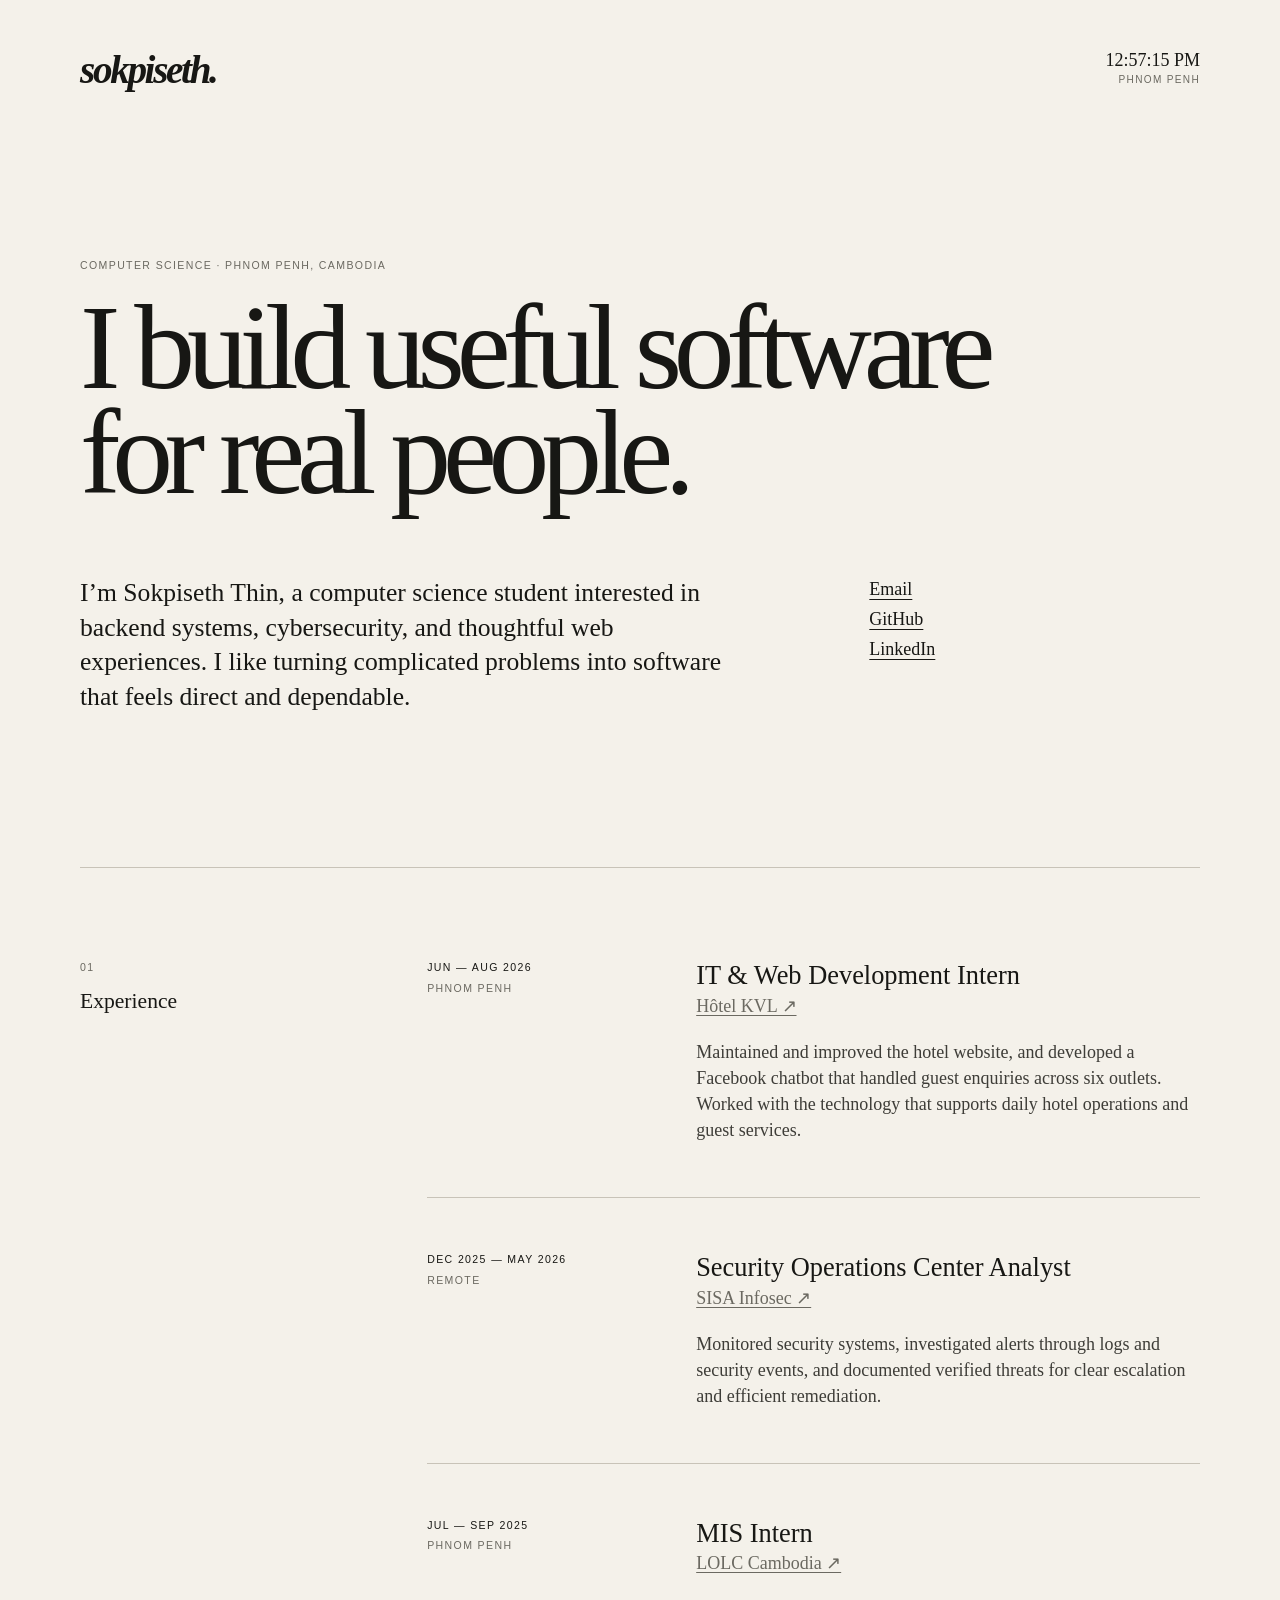
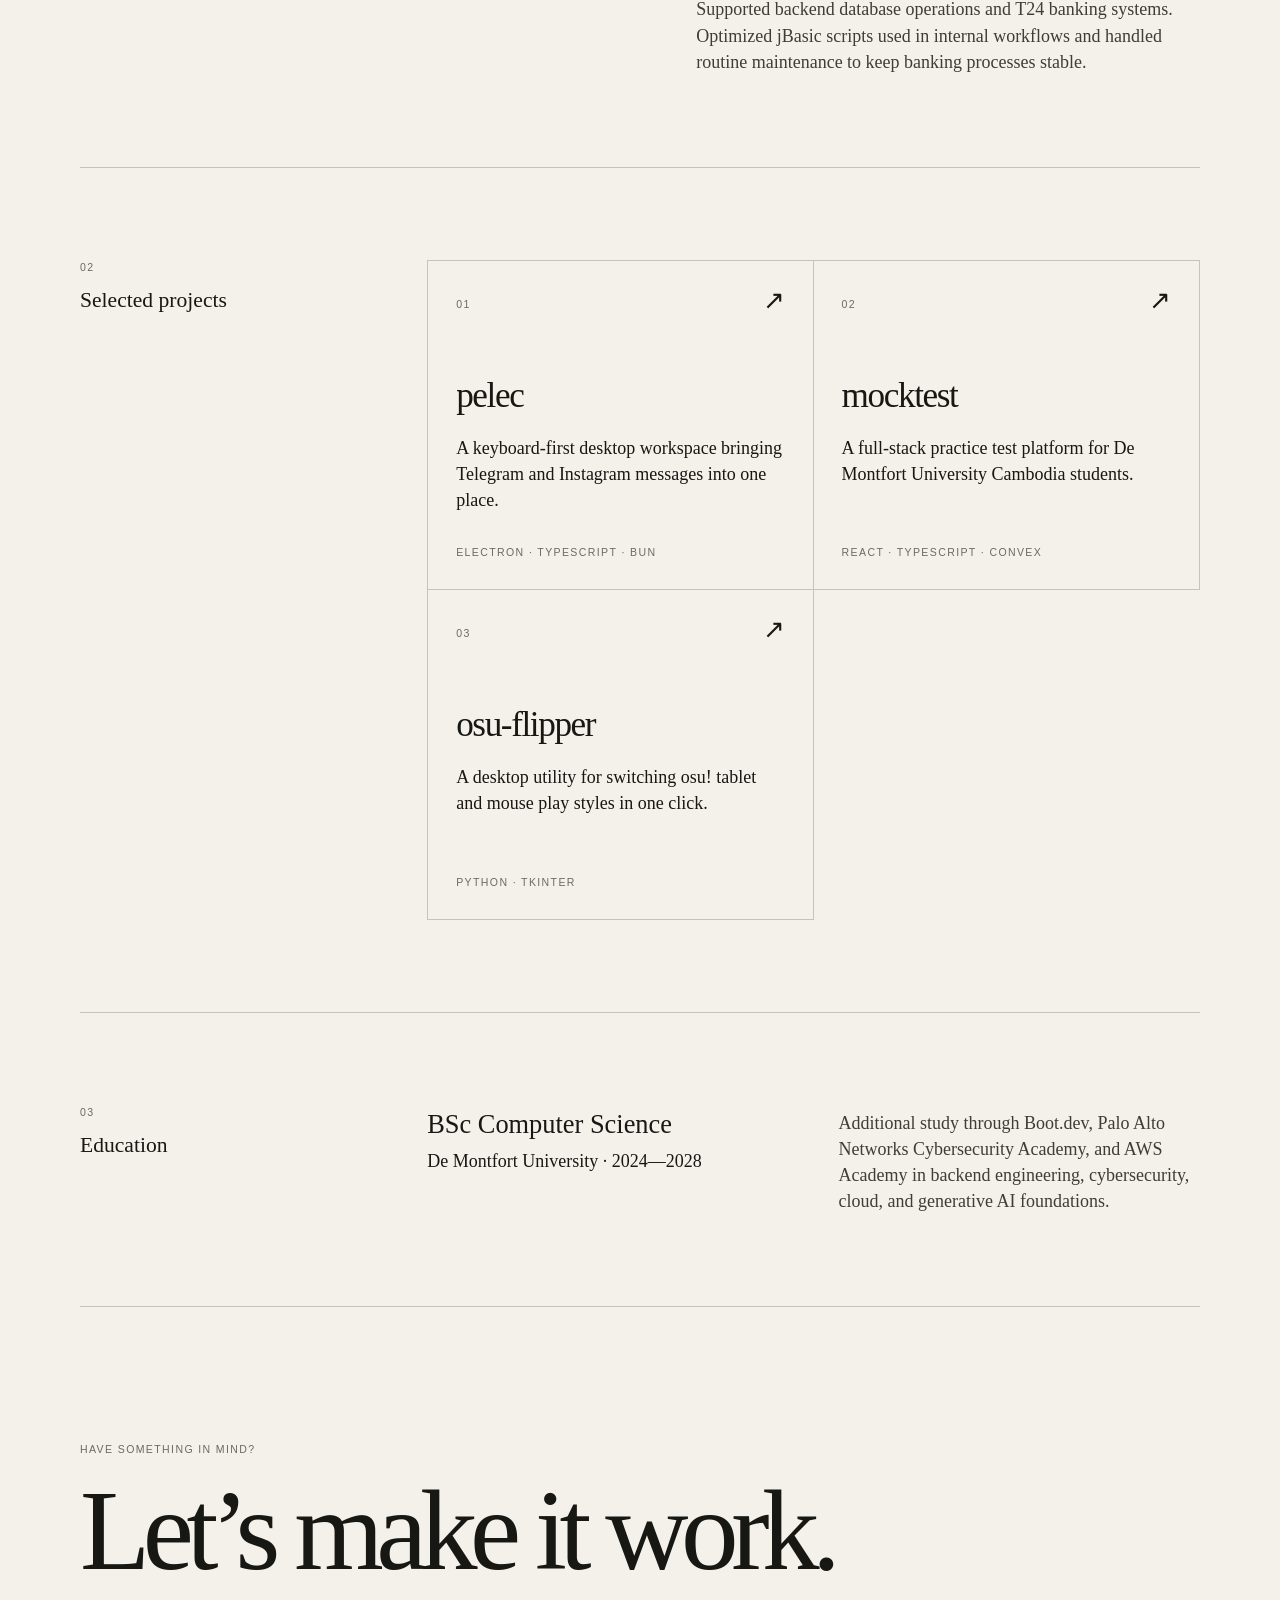
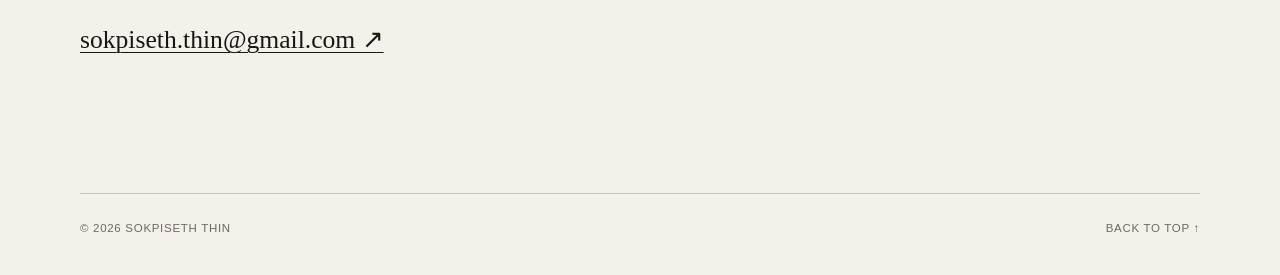
==== index.html @ a242eb43 "Build portfolio site" ====
<!doctype html>
<html lang="en">
  <head>
    <meta charset="UTF-8" />
    <meta name="viewport" content="width=device-width, initial-scale=1.0" />
    <meta
      name="description"
      content="Sokpiseth Thin is a computer science student and developer working across backend systems, security, and the web."
    />
    <meta name="theme-color" content="#f4f1ea" />
    <title>Sokpiseth Thin — Developer</title>
    <link rel="icon" href="favicon.svg" type="image/svg+xml" />
    <link rel="stylesheet" href="styles.css" />
    <script src="script.js" defer></script>
  </head>
  <body>
    <header class="site-header wrap">
      <a class="wordmark" href="#top" aria-label="Back to top">sokpiseth.</a>
      <p class="local-time" aria-label="Current time in Phnom Penh">
        <span id="clock">--:--:--</span>
        <span class="timezone">Phnom Penh</span>
      </p>
    </header>

    <main id="top">
      <section class="hero wrap" aria-labelledby="intro-heading">
        <p class="eyebrow">Computer science · Phnom Penh, Cambodia</p>
        <h1 id="intro-heading">I build useful software for real people.</h1>
        <div class="intro-grid">
          <p class="lede">
            I’m Sokpiseth Thin, a computer science student interested in backend
            systems, cybersecurity, and thoughtful web experiences. I like turning
            complicated problems into software that feels direct and dependable.
          </p>
          <nav class="contact-links" aria-label="Contact links">
            <a href="mailto:sokpiseth.thin@gmail.com">Email</a>
            <a href="https://github.com/qwlp" target="_blank" rel="noreferrer">GitHub</a>
            <a href="https://www.linkedin.com/in/sokpiseththin" target="_blank" rel="noreferrer">LinkedIn</a>
          </nav>
        </div>
      </section>

      <section class="section wrap" aria-labelledby="experience-heading">
        <div class="section-title">
          <p>01</p>
          <h2 id="experience-heading">Experience</h2>
        </div>
        <div class="entries">
          <article class="entry">
            <div class="entry-meta">
              <p>Jun — Aug 2026</p>
              <p>Phnom Penh</p>
            </div>
            <div class="entry-body">
              <h3>IT &amp; Web Development Intern</h3>
              <a class="company" href="https://www.hotelkvl.com/" target="_blank" rel="noreferrer">Hôtel KVL ↗</a>
              <p>
                Maintained and improved the hotel website, and developed a Facebook
                chatbot that handled guest enquiries across six outlets. Worked with
                the technology that supports daily hotel operations and guest services.
              </p>
            </div>
          </article>

          <article class="entry">
            <div class="entry-meta">
              <p>Dec 2025 — May 2026</p>
              <p>Remote</p>
            </div>
            <div class="entry-body">
              <h3>Security Operations Center Analyst</h3>
              <a class="company" href="https://www.sisainfosec.com/" target="_blank" rel="noreferrer">SISA Infosec ↗</a>
              <p>
                Monitored security systems, investigated alerts through logs and
                security events, and documented verified threats for clear escalation
                and efficient remediation.
              </p>
            </div>
          </article>

          <article class="entry">
            <div class="entry-meta">
              <p>Jul — Sep 2025</p>
              <p>Phnom Penh</p>
            </div>
            <div class="entry-body">
              <h3>MIS Intern</h3>
              <a class="company" href="https://www.lolc.com.kh/" target="_blank" rel="noreferrer">LOLC Cambodia ↗</a>
              <p>
                Supported backend database operations and T24 banking systems.
                Optimized jBasic scripts used in internal workflows and handled routine
                maintenance to keep banking processes stable.
              </p>
            </div>
          </article>
        </div>
      </section>

      <section class="section wrap" aria-labelledby="projects-heading">
        <div class="section-title">
          <p>02</p>
          <h2 id="projects-heading">Selected projects</h2>
        </div>
        <div class="project-grid">
          <a class="project" href="https://github.com/qwlp/pelec" target="_blank" rel="noreferrer">
            <span class="project-number">01</span>
            <h3>pelec</h3>
            <p>A keyboard-first desktop workspace bringing Telegram and Instagram messages into one place.</p>
            <span class="stack">Electron · TypeScript · Bun</span>
            <span class="arrow" aria-hidden="true">↗</span>
          </a>
          <a class="project" href="https://github.com/qwlp/mocktest" target="_blank" rel="noreferrer">
            <span class="project-number">02</span>
            <h3>mocktest</h3>
            <p>A full-stack practice test platform for De Montfort University Cambodia students.</p>
            <span class="stack">React · TypeScript · Convex</span>
            <span class="arrow" aria-hidden="true">↗</span>
          </a>
          <a class="project" href="https://github.com/qwlp/osu-flipper" target="_blank" rel="noreferrer">
            <span class="project-number">03</span>
            <h3>osu-flipper</h3>
            <p>A desktop utility for switching osu! tablet and mouse play styles in one click.</p>
            <span class="stack">Python · Tkinter</span>
            <span class="arrow" aria-hidden="true">↗</span>
          </a>
        </div>
      </section>

      <section class="section education wrap" aria-labelledby="education-heading">
        <div class="section-title">
          <p>03</p>
          <h2 id="education-heading">Education</h2>
        </div>
        <div class="education-content">
          <div>
            <h3>BSc Computer Science</h3>
            <p>De Montfort University · 2024—2028</p>
          </div>
          <p>
            Additional study through Boot.dev, Palo Alto Networks Cybersecurity
            Academy, and AWS Academy in backend engineering, cybersecurity, cloud,
            and generative AI foundations.
          </p>
        </div>
      </section>

      <section class="closing wrap" aria-labelledby="contact-heading">
        <p class="eyebrow">Have something in mind?</p>
        <h2 id="contact-heading">Let’s make it work.</h2>
        <a class="email-link" href="mailto:sokpiseth.thin@gmail.com">sokpiseth.thin@gmail.com ↗</a>
      </section>
    </main>

    <footer class="site-footer wrap">
      <p>© <span id="year">2026</span> Sokpiseth Thin</p>
      <a href="#top">Back to top ↑</a>
    </footer>
  </body>
</html>
---- styles.css ----
:root {
  --paper: #f4f1ea;
  --ink: #171714;
  --muted: #6b6961;
  --line: #c8c3b8;
  --accent: #d8ff48;
}

* { box-sizing: border-box; }

html { scroll-behavior: smooth; }

body {
  margin: 0;
  background: var(--paper);
  color: var(--ink);
  font-family: Georgia, "Times New Roman", serif;
  font-size: 18px;
  line-height: 1.45;
  -webkit-font-smoothing: antialiased;
}

a { color: inherit; }

.wrap {
  width: min(1120px, calc(100% - 48px));
  margin-inline: auto;
}

.site-header {
  display: flex;
  align-items: flex-start;
  justify-content: space-between;
  padding-block: 42px;
}

.wordmark {
  font-size: clamp(1.7rem, 4vw, 2.45rem);
  font-weight: 700;
  font-style: italic;
  letter-spacing: -0.06em;
  text-decoration: none;
}

.local-time {
  display: flex;
  align-items: flex-end;
  flex-direction: column;
  margin: 5px 0 0;
  font-variant-numeric: tabular-nums;
}

.timezone {
  color: var(--muted);
  font-family: Arial, sans-serif;
  font-size: 0.63rem;
  letter-spacing: 0.13em;
  text-transform: uppercase;
}

.hero { padding: 13vh 0 17vh; }

.eyebrow,
.section-title p,
.entry-meta,
.stack,
.project-number {
  font-family: Arial, sans-serif;
  font-size: 0.66rem;
  letter-spacing: 0.13em;
  text-transform: uppercase;
}

.eyebrow { margin: 0 0 22px; color: var(--muted); }

h1 {
  max-width: 950px;
  margin: 0;
  font-size: clamp(3.35rem, 9.5vw, 8.5rem);
  font-weight: 400;
  letter-spacing: -0.068em;
  line-height: 0.86;
}

.intro-grid {
  display: grid;
  grid-template-columns: 2fr 1fr;
  gap: 10vw;
  margin-top: 72px;
}

.lede { max-width: 700px; margin: 0; font-size: clamp(1.25rem, 2vw, 1.65rem); line-height: 1.35; }

.contact-links { display: flex; flex-direction: column; align-items: flex-start; gap: 4px; }
.contact-links a, .email-link { text-decoration-thickness: 1px; text-underline-offset: 4px; }
.contact-links a:hover, .email-link:hover, .company:hover { text-decoration-color: transparent; }

.section {
  display: grid;
  grid-template-columns: 1fr 3fr;
  gap: 7vw;
  padding-block: 92px;
  border-top: 1px solid var(--line);
}

.section-title p { margin: 0 0 10px; color: var(--muted); }
.section-title h2 { margin: 0; font-size: 1.35rem; font-weight: 400; }

.entry {
  display: grid;
  grid-template-columns: 1fr 2.2fr;
  gap: 40px;
  padding: 0 0 54px;
}
.entry:last-child { padding-bottom: 0; }
.entry + .entry { padding-top: 54px; border-top: 1px solid var(--line); }
.entry-meta p { margin: 0 0 5px; }
.entry-meta p:last-child { color: var(--muted); }
.entry-body h3 { margin: 0 0 2px; font-size: 1.65rem; font-weight: 400; line-height: 1.15; }
.entry-body > p { max-width: 650px; margin: 20px 0 0; color: #3e3d38; }
.company { color: var(--muted); text-underline-offset: 3px; }

.project-grid { display: grid; grid-template-columns: repeat(2, 1fr); }
.project {
  position: relative;
  min-height: 330px;
  padding: 28px;
  border: 1px solid var(--line);
  text-decoration: none;
  transition: background-color 180ms ease, color 180ms ease;
}
.project:nth-child(2) { border-left: 0; }
.project:nth-child(3) { border-top: 0; }
.project:hover, .project:focus-visible { background: var(--ink); color: var(--paper); }
.project-number { color: var(--muted); }
.project h3 { margin: 55px 0 14px; font-size: 2.2rem; font-weight: 400; letter-spacing: -0.04em; }
.project p { max-width: 390px; margin: 0; }
.stack { position: absolute; bottom: 28px; left: 28px; color: var(--muted); }
.arrow { position: absolute; right: 28px; top: 21px; font-size: 1.6rem; }

.education-content { display: grid; grid-template-columns: 1fr 1fr; gap: 50px; }
.education-content h3 { margin: 0; font-size: 1.65rem; font-weight: 400; }
.education-content p { margin: 5px 0 0; }
.education-content > p { color: #3e3d38; }

.closing { padding-block: 15vh; border-top: 1px solid var(--line); }
.closing h2 { margin: 0 0 38px; font-size: clamp(3.4rem, 9vw, 7.5rem); font-weight: 400; letter-spacing: -0.065em; line-height: 0.9; }
.email-link { font-size: clamp(1.1rem, 2.3vw, 1.6rem); }

.site-footer {
  display: flex;
  justify-content: space-between;
  padding-block: 26px 38px;
  border-top: 1px solid var(--line);
  color: var(--muted);
  font-family: Arial, sans-serif;
  font-size: 0.72rem;
  letter-spacing: 0.06em;
  text-transform: uppercase;
}
.site-footer p { margin: 0; }
.site-footer a { text-decoration: none; }

::selection { background: var(--accent); color: var(--ink); }

@media (max-width: 760px) {
  .wrap { width: min(100% - 30px, 1120px); }
  .site-header { padding-block: 27px; }
  .hero { padding: 10vh 0 13vh; }
  h1 { font-size: clamp(3.25rem, 18vw, 5.8rem); }
  .intro-grid, .section, .entry, .education-content { grid-template-columns: 1fr; }
  .intro-grid { gap: 36px; margin-top: 52px; }
  .contact-links { flex-direction: row; flex-wrap: wrap; gap: 8px 22px; }
  .section { gap: 52px; padding-block: 68px; }
  .entry { gap: 22px; padding-bottom: 42px; }
  .entry + .entry { padding-top: 42px; }
  .project-grid { grid-template-columns: 1fr; }
  .project { min-height: 300px; }
  .project:nth-child(2) { border-left: 1px solid var(--line); border-top: 0; }
  .education-content { gap: 28px; }
  .closing { padding-block: 12vh; }
}

@media (prefers-reduced-motion: reduce) {
  html { scroll-behavior: auto; }
  .project { transition: none; }
}
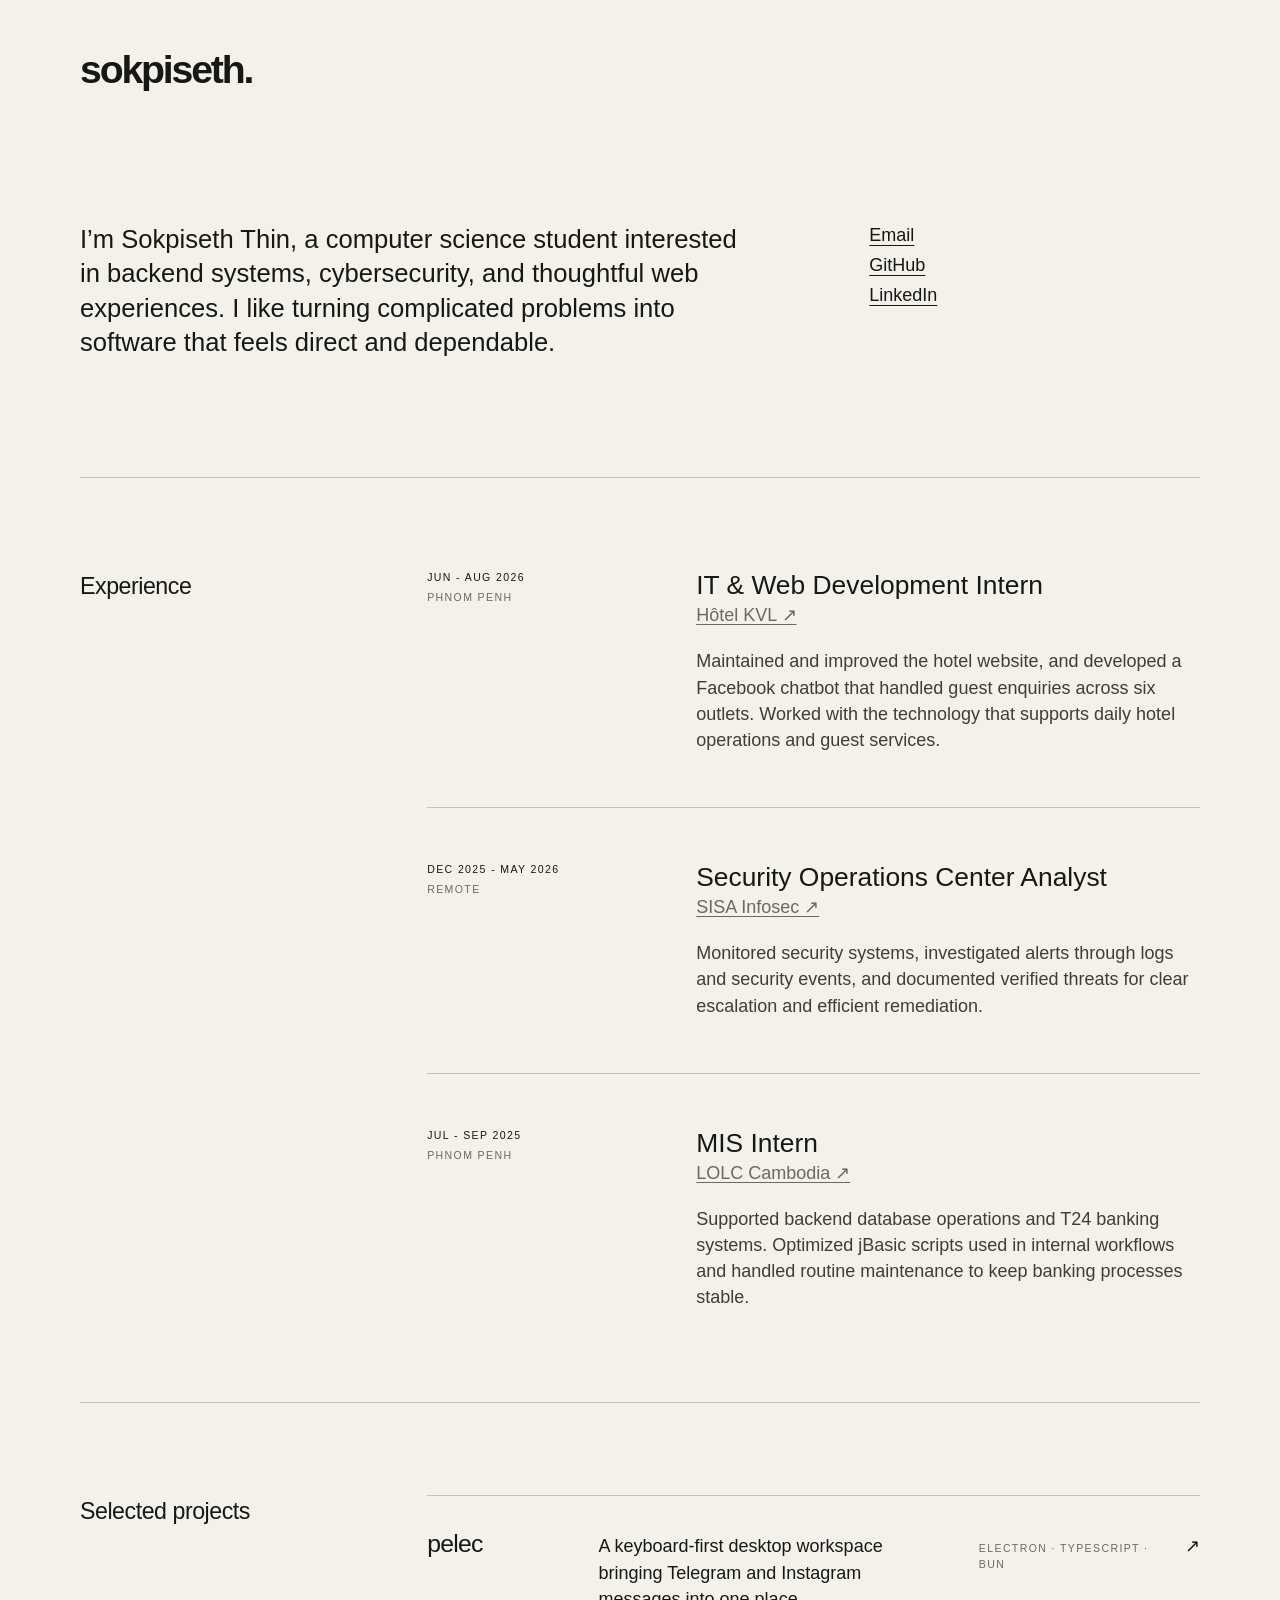
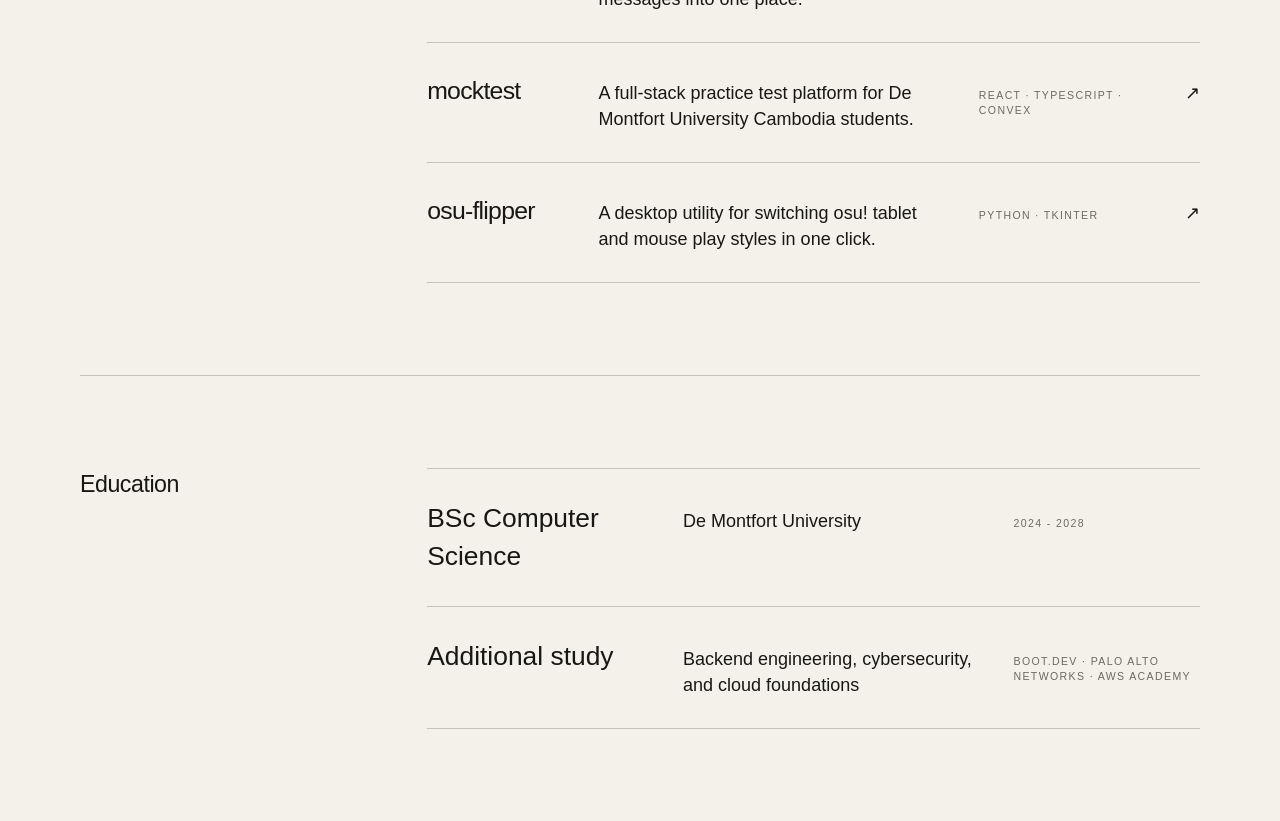
==== commit 760782fd: "Simplify portfolio layout and typography" ====
--- a/index.html
+++ b/index.html
@@ -8,24 +8,17 @@
       content="Sokpiseth Thin is a computer science student and developer working across backend systems, security, and the web."
     />
     <meta name="theme-color" content="#f4f1ea" />
-    <title>Sokpiseth Thin — Developer</title>
+    <title>Sokpiseth Thin | Developer</title>
     <link rel="icon" href="favicon.svg" type="image/svg+xml" />
     <link rel="stylesheet" href="styles.css" />
-    <script src="script.js" defer></script>
   </head>
   <body>
     <header class="site-header wrap">
       <a class="wordmark" href="#top" aria-label="Back to top">sokpiseth.</a>
-      <p class="local-time" aria-label="Current time in Phnom Penh">
-        <span id="clock">--:--:--</span>
-        <span class="timezone">Phnom Penh</span>
-      </p>
     </header>
 
     <main id="top">
       <section class="hero wrap" aria-labelledby="intro-heading">
-        <p class="eyebrow">Computer science · Phnom Penh, Cambodia</p>
-        <h1 id="intro-heading">I build useful software for real people.</h1>
         <div class="intro-grid">
           <p class="lede">
             I’m Sokpiseth Thin, a computer science student interested in backend
@@ -42,13 +35,12 @@
 
       <section class="section wrap" aria-labelledby="experience-heading">
         <div class="section-title">
-          <p>01</p>
           <h2 id="experience-heading">Experience</h2>
         </div>
         <div class="entries">
           <article class="entry">
             <div class="entry-meta">
-              <p>Jun — Aug 2026</p>
+              <p>Jun - Aug 2026</p>
               <p>Phnom Penh</p>
             </div>
             <div class="entry-body">
@@ -64,7 +56,7 @@
 
           <article class="entry">
             <div class="entry-meta">
-              <p>Dec 2025 — May 2026</p>
+              <p>Dec 2025 - May 2026</p>
               <p>Remote</p>
             </div>
             <div class="entry-body">
@@ -80,7 +72,7 @@
 
           <article class="entry">
             <div class="entry-meta">
-              <p>Jul — Sep 2025</p>
+              <p>Jul - Sep 2025</p>
               <p>Phnom Penh</p>
             </div>
             <div class="entry-body">
@@ -98,26 +90,22 @@
 
       <section class="section wrap" aria-labelledby="projects-heading">
         <div class="section-title">
-          <p>02</p>
           <h2 id="projects-heading">Selected projects</h2>
         </div>
-        <div class="project-grid">
+        <div class="project-list">
           <a class="project" href="https://github.com/qwlp/pelec" target="_blank" rel="noreferrer">
-            <span class="project-number">01</span>
             <h3>pelec</h3>
             <p>A keyboard-first desktop workspace bringing Telegram and Instagram messages into one place.</p>
             <span class="stack">Electron · TypeScript · Bun</span>
             <span class="arrow" aria-hidden="true">↗</span>
           </a>
           <a class="project" href="https://github.com/qwlp/mocktest" target="_blank" rel="noreferrer">
-            <span class="project-number">02</span>
             <h3>mocktest</h3>
             <p>A full-stack practice test platform for De Montfort University Cambodia students.</p>
             <span class="stack">React · TypeScript · Convex</span>
             <span class="arrow" aria-hidden="true">↗</span>
           </a>
           <a class="project" href="https://github.com/qwlp/osu-flipper" target="_blank" rel="noreferrer">
-            <span class="project-number">03</span>
             <h3>osu-flipper</h3>
             <p>A desktop utility for switching osu! tablet and mouse play styles in one click.</p>
             <span class="stack">Python · Tkinter</span>
@@ -128,32 +116,23 @@
 
       <section class="section education wrap" aria-labelledby="education-heading">
         <div class="section-title">
-          <p>03</p>
           <h2 id="education-heading">Education</h2>
         </div>
         <div class="education-content">
-          <div>
+          <article class="education-entry">
             <h3>BSc Computer Science</h3>
-            <p>De Montfort University · 2024—2028</p>
-          </div>
-          <p>
-            Additional study through Boot.dev, Palo Alto Networks Cybersecurity
-            Academy, and AWS Academy in backend engineering, cybersecurity, cloud,
-            and generative AI foundations.
-          </p>
+            <p>De Montfort University</p>
+            <span>2024 - 2028</span>
+          </article>
+          <article class="education-entry">
+            <h3>Additional study</h3>
+            <p>Backend engineering, cybersecurity, and cloud foundations</p>
+            <span>Boot.dev · Palo Alto Networks · AWS Academy</span>
+          </article>
         </div>
       </section>
 
-      <section class="closing wrap" aria-labelledby="contact-heading">
-        <p class="eyebrow">Have something in mind?</p>
-        <h2 id="contact-heading">Let’s make it work.</h2>
-        <a class="email-link" href="mailto:sokpiseth.thin@gmail.com">sokpiseth.thin@gmail.com ↗</a>
-      </section>
     </main>
 
-    <footer class="site-footer wrap">
-      <p>© <span id="year">2026</span> Sokpiseth Thin</p>
-      <a href="#top">Back to top ↑</a>
-    </footer>
   </body>
 </html>
--- a/styles.css
+++ b/styles.css
@@ -14,7 +14,7 @@
   margin: 0;
   background: var(--paper);
   color: var(--ink);
-  font-family: Georgia, "Times New Roman", serif;
+  font-family: "Helvetica Neue", Helvetica, Arial, sans-serif;
   font-size: 18px;
   line-height: 1.45;
   -webkit-font-smoothing: antialiased;
@@ -37,35 +37,16 @@
 .wordmark {
   font-size: clamp(1.7rem, 4vw, 2.45rem);
   font-weight: 700;
-  font-style: italic;
-  letter-spacing: -0.06em;
+  letter-spacing: -0.055em;
   text-decoration: none;
 }
 
-.local-time {
-  display: flex;
-  align-items: flex-end;
-  flex-direction: column;
-  margin: 5px 0 0;
-  font-variant-numeric: tabular-nums;
-}
-
-.timezone {
-  color: var(--muted);
-  font-family: Arial, sans-serif;
-  font-size: 0.63rem;
-  letter-spacing: 0.13em;
-  text-transform: uppercase;
-}
-
-.hero { padding: 13vh 0 17vh; }
+.hero { padding: 9vh 0 13vh; }
 
 .eyebrow,
-.section-title p,
 .entry-meta,
 .stack,
-.project-number {
-  font-family: Arial, sans-serif;
+.education-entry span {
   font-size: 0.66rem;
   letter-spacing: 0.13em;
   text-transform: uppercase;
@@ -73,20 +54,10 @@
 
 .eyebrow { margin: 0 0 22px; color: var(--muted); }
 
-h1 {
-  max-width: 950px;
-  margin: 0;
-  font-size: clamp(3.35rem, 9.5vw, 8.5rem);
-  font-weight: 400;
-  letter-spacing: -0.068em;
-  line-height: 0.86;
-}
-
 .intro-grid {
   display: grid;
   grid-template-columns: 2fr 1fr;
   gap: 10vw;
-  margin-top: 72px;
 }
 
 .lede { max-width: 700px; margin: 0; font-size: clamp(1.25rem, 2vw, 1.65rem); line-height: 1.35; }
@@ -103,8 +74,7 @@
   border-top: 1px solid var(--line);
 }
 
-.section-title p { margin: 0 0 10px; color: var(--muted); }
-.section-title h2 { margin: 0; font-size: 1.35rem; font-weight: 400; }
+.section-title h2 { margin: 0; font-size: 1.45rem; font-weight: 500; letter-spacing: -0.02em; }
 
 .entry {
   display: grid;
@@ -120,46 +90,35 @@
 .entry-body > p { max-width: 650px; margin: 20px 0 0; color: #3e3d38; }
 .company { color: var(--muted); text-underline-offset: 3px; }
 
-.project-grid { display: grid; grid-template-columns: repeat(2, 1fr); }
+.project-list { border-top: 1px solid var(--line); }
 .project {
-  position: relative;
-  min-height: 330px;
-  padding: 28px;
-  border: 1px solid var(--line);
+  display: grid;
+  grid-template-columns: 0.8fr 2fr 1fr auto;
+  align-items: baseline;
+  gap: 32px;
+  padding: 30px 0;
+  border-bottom: 1px solid var(--line);
   text-decoration: none;
-  transition: background-color 180ms ease, color 180ms ease;
+  transition: opacity 160ms ease;
 }
-.project:nth-child(2) { border-left: 0; }
-.project:nth-child(3) { border-top: 0; }
-.project:hover, .project:focus-visible { background: var(--ink); color: var(--paper); }
-.project-number { color: var(--muted); }
-.project h3 { margin: 55px 0 14px; font-size: 2.2rem; font-weight: 400; letter-spacing: -0.04em; }
-.project p { max-width: 390px; margin: 0; }
-.stack { position: absolute; bottom: 28px; left: 28px; color: var(--muted); }
-.arrow { position: absolute; right: 28px; top: 21px; font-size: 1.6rem; }
+.project:hover { opacity: 0.55; }
+.project h3 { margin: 0; font-size: 1.55rem; font-weight: 500; letter-spacing: -0.03em; }
+.project p { margin: 0; }
+.stack { color: var(--muted); }
+.arrow { font-size: 1.15rem; }
 
-.education-content { display: grid; grid-template-columns: 1fr 1fr; gap: 50px; }
+.education-content { border-top: 1px solid var(--line); }
+.education-entry {
+  display: grid;
+  grid-template-columns: 1.2fr 1.6fr 1fr;
+  align-items: baseline;
+  gap: 32px;
+  padding: 30px 0;
+  border-bottom: 1px solid var(--line);
+}
 .education-content h3 { margin: 0; font-size: 1.65rem; font-weight: 400; }
-.education-content p { margin: 5px 0 0; }
-.education-content > p { color: #3e3d38; }
-
-.closing { padding-block: 15vh; border-top: 1px solid var(--line); }
-.closing h2 { margin: 0 0 38px; font-size: clamp(3.4rem, 9vw, 7.5rem); font-weight: 400; letter-spacing: -0.065em; line-height: 0.9; }
-.email-link { font-size: clamp(1.1rem, 2.3vw, 1.6rem); }
-
-.site-footer {
-  display: flex;
-  justify-content: space-between;
-  padding-block: 26px 38px;
-  border-top: 1px solid var(--line);
-  color: var(--muted);
-  font-family: Arial, sans-serif;
-  font-size: 0.72rem;
-  letter-spacing: 0.06em;
-  text-transform: uppercase;
-}
-.site-footer p { margin: 0; }
-.site-footer a { text-decoration: none; }
+.education-content p { margin: 0; }
+.education-entry span { color: var(--muted); }
 
 ::selection { background: var(--accent); color: var(--ink); }
 
@@ -167,18 +126,16 @@
   .wrap { width: min(100% - 30px, 1120px); }
   .site-header { padding-block: 27px; }
   .hero { padding: 10vh 0 13vh; }
-  h1 { font-size: clamp(3.25rem, 18vw, 5.8rem); }
-  .intro-grid, .section, .entry, .education-content { grid-template-columns: 1fr; }
-  .intro-grid { gap: 36px; margin-top: 52px; }
+  .intro-grid, .section, .entry { grid-template-columns: 1fr; }
+  .intro-grid { gap: 36px; }
   .contact-links { flex-direction: row; flex-wrap: wrap; gap: 8px 22px; }
   .section { gap: 52px; padding-block: 68px; }
   .entry { gap: 22px; padding-bottom: 42px; }
   .entry + .entry { padding-top: 42px; }
-  .project-grid { grid-template-columns: 1fr; }
-  .project { min-height: 300px; }
-  .project:nth-child(2) { border-left: 1px solid var(--line); border-top: 0; }
-  .education-content { gap: 28px; }
-  .closing { padding-block: 12vh; }
+  .project { grid-template-columns: 1fr auto; gap: 10px 20px; }
+  .project p, .project .stack { grid-column: 1 / -1; }
+  .project .stack { margin-top: 8px; }
+  .education-entry { grid-template-columns: 1fr; gap: 7px; }
 }
 
 @media (prefers-reduced-motion: reduce) {
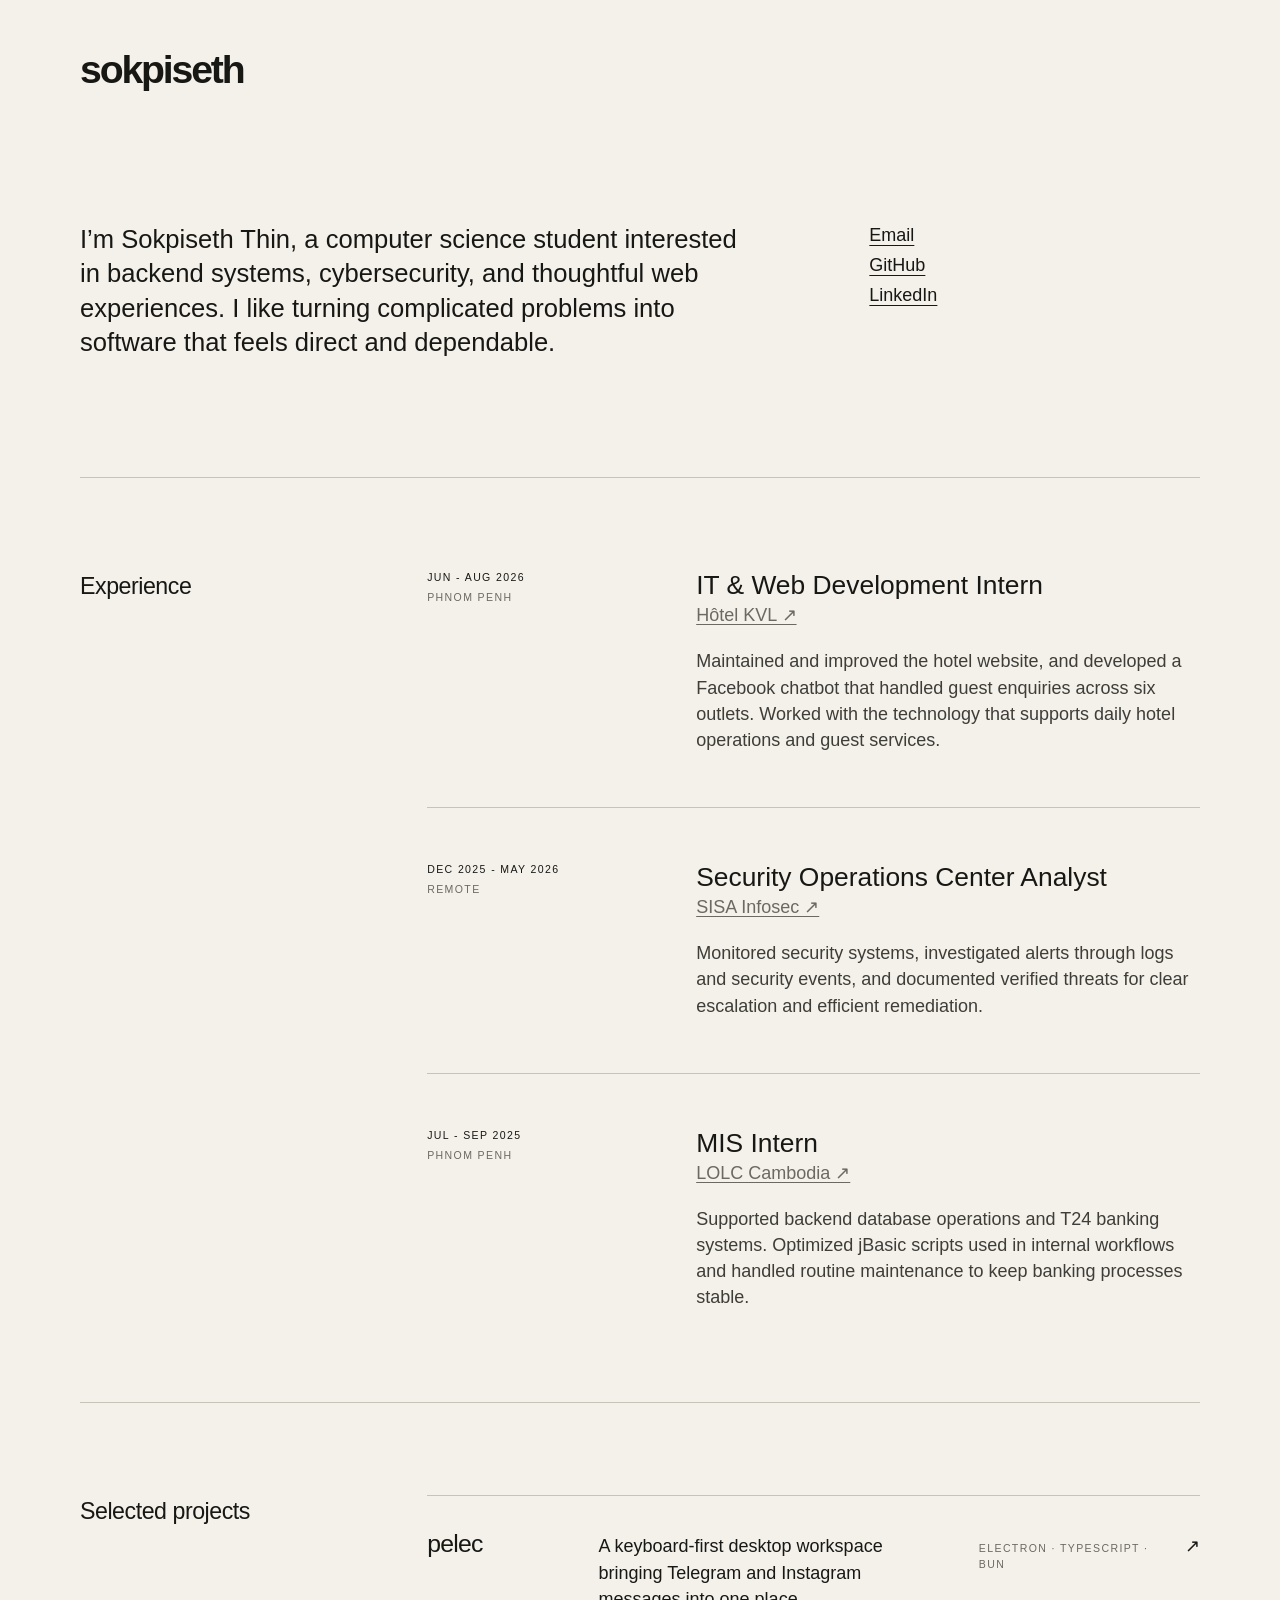
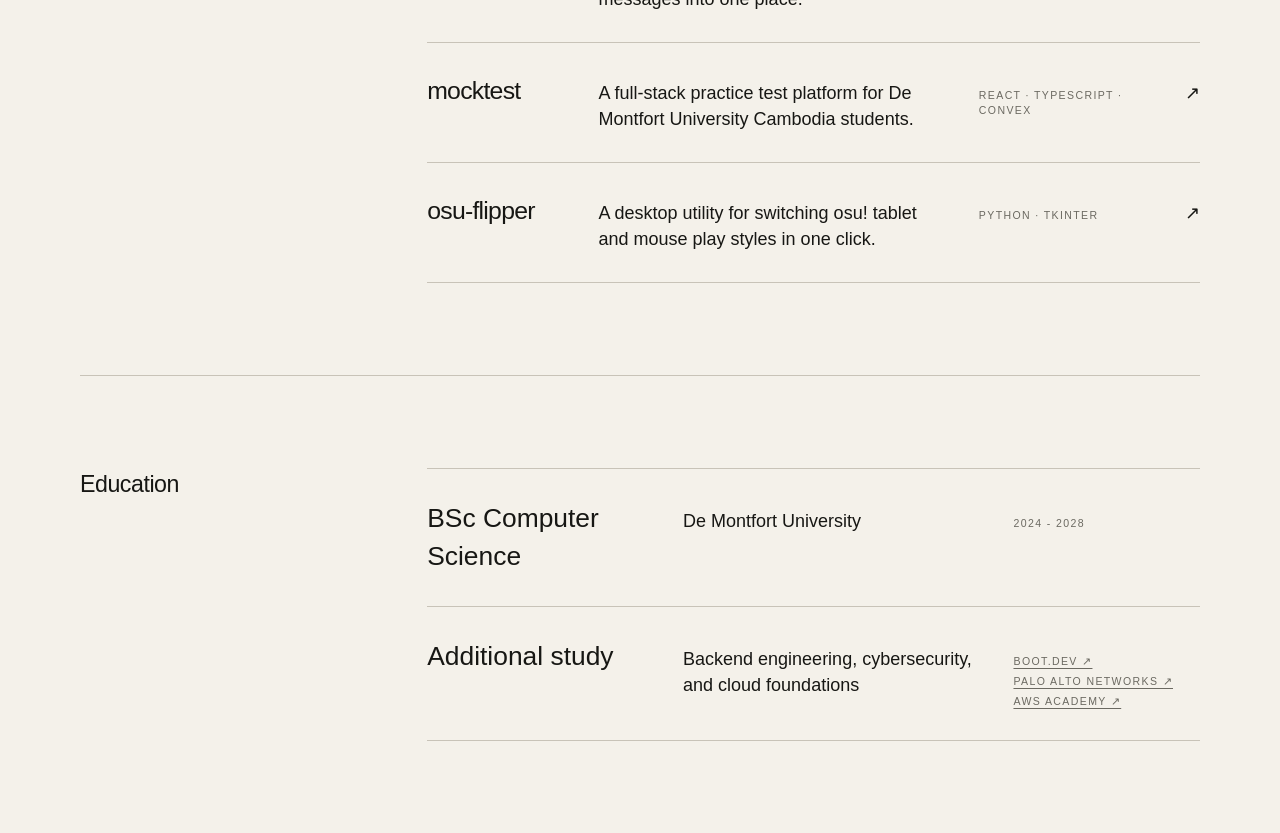
==== commit 0e68fcda: "Refine branding and education links" ====
--- a/index.html
+++ b/index.html
@@ -14,7 +14,7 @@
   </head>
   <body>
     <header class="site-header wrap">
-      <a class="wordmark" href="#top" aria-label="Back to top">sokpiseth.</a>
+      <a class="wordmark" href="#top" aria-label="Back to top">sokpiseth</a>
     </header>
 
     <main id="top">
@@ -127,7 +127,11 @@
           <article class="education-entry">
             <h3>Additional study</h3>
             <p>Backend engineering, cybersecurity, and cloud foundations</p>
-            <span>Boot.dev · Palo Alto Networks · AWS Academy</span>
+            <span class="education-links">
+              <a href="https://www.boot.dev/" target="_blank" rel="noreferrer">Boot.dev ↗</a>
+              <a href="https://www.paloaltonetworks.com/services/education/academy" target="_blank" rel="noreferrer">Palo Alto Networks ↗</a>
+              <a href="https://aws.amazon.com/training/awsacademy/" target="_blank" rel="noreferrer">AWS Academy ↗</a>
+            </span>
           </article>
         </div>
       </section>
--- a/styles.css
+++ b/styles.css
@@ -3,7 +3,6 @@
   --ink: #171714;
   --muted: #6b6961;
   --line: #c8c3b8;
-  --accent: #d8ff48;
 }
 
 * { box-sizing: border-box; }
@@ -119,8 +118,9 @@
 .education-content h3 { margin: 0; font-size: 1.65rem; font-weight: 400; }
 .education-content p { margin: 0; }
 .education-entry span { color: var(--muted); }
-
-::selection { background: var(--accent); color: var(--ink); }
+.education-links { display: flex; flex-wrap: wrap; gap: 5px 14px; }
+.education-links a { text-underline-offset: 3px; }
+.education-links a:hover { text-decoration-color: transparent; }
 
 @media (max-width: 760px) {
   .wrap { width: min(100% - 30px, 1120px); }
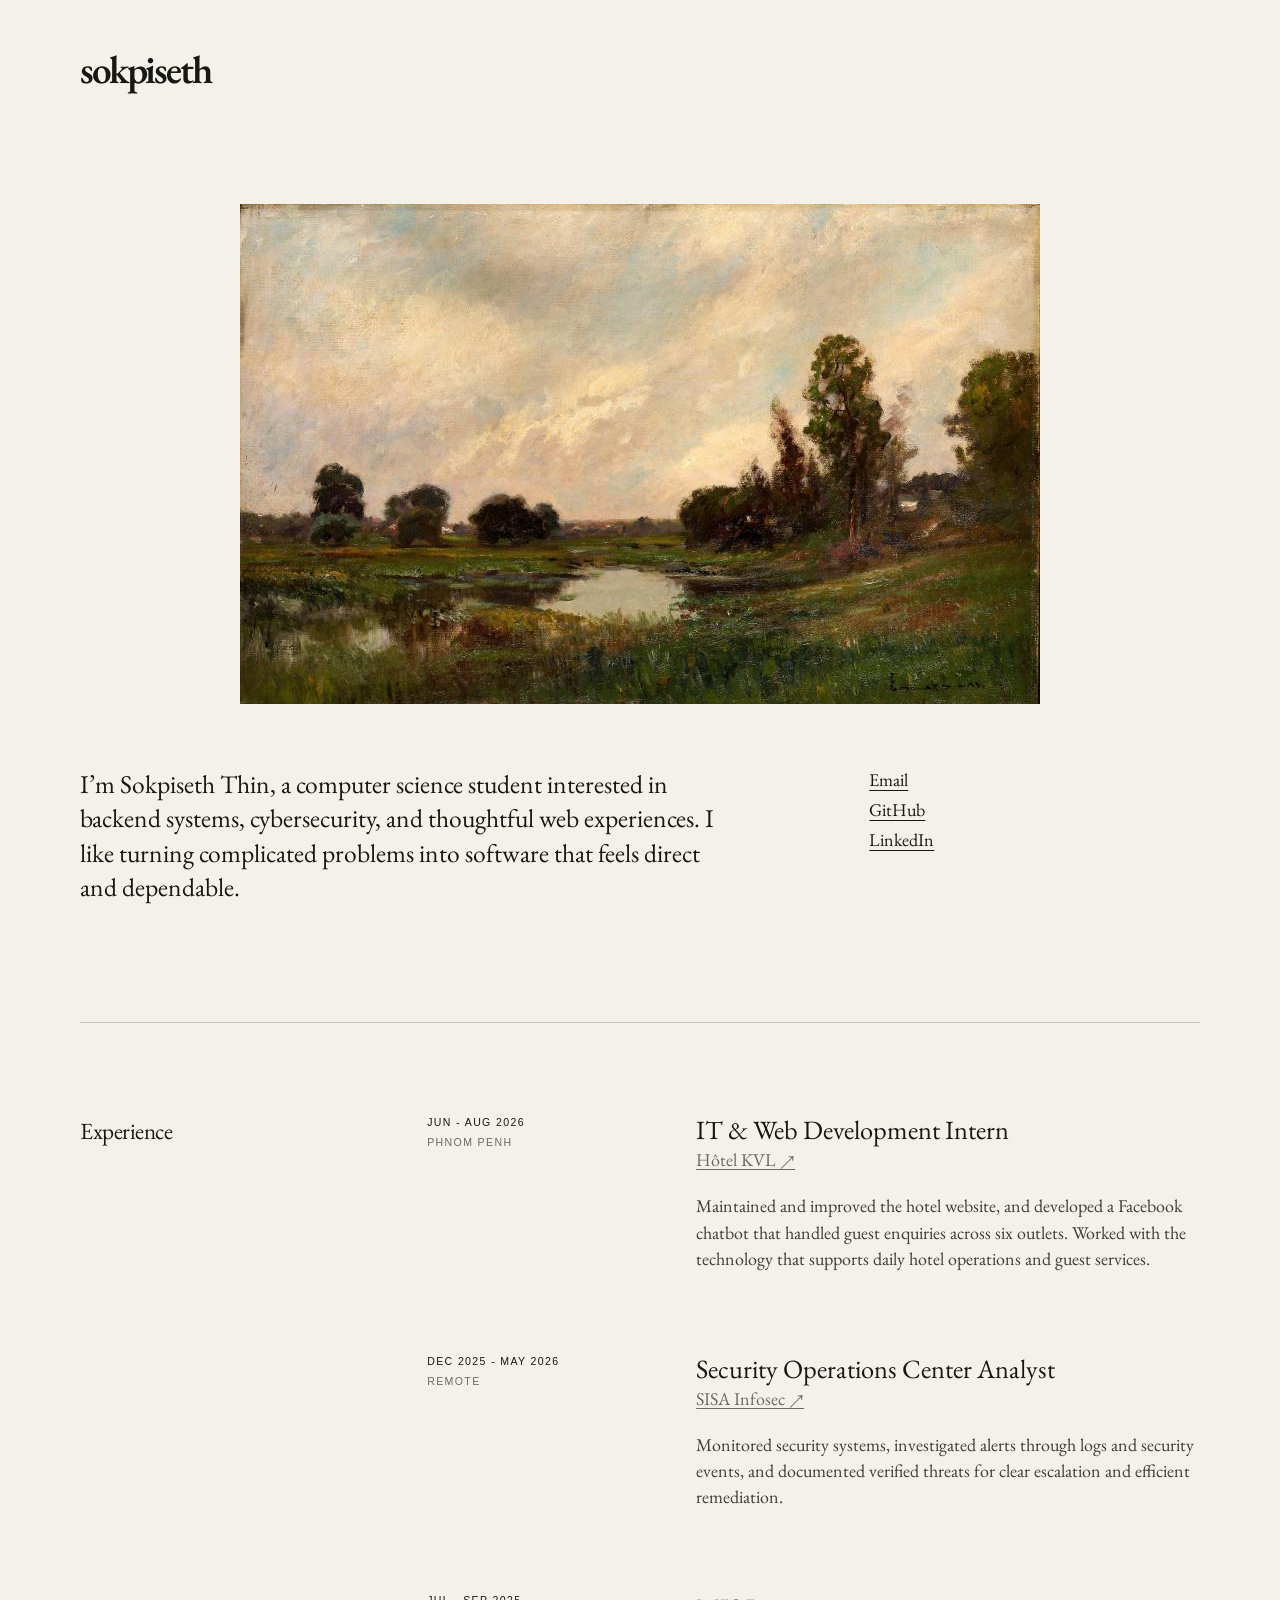
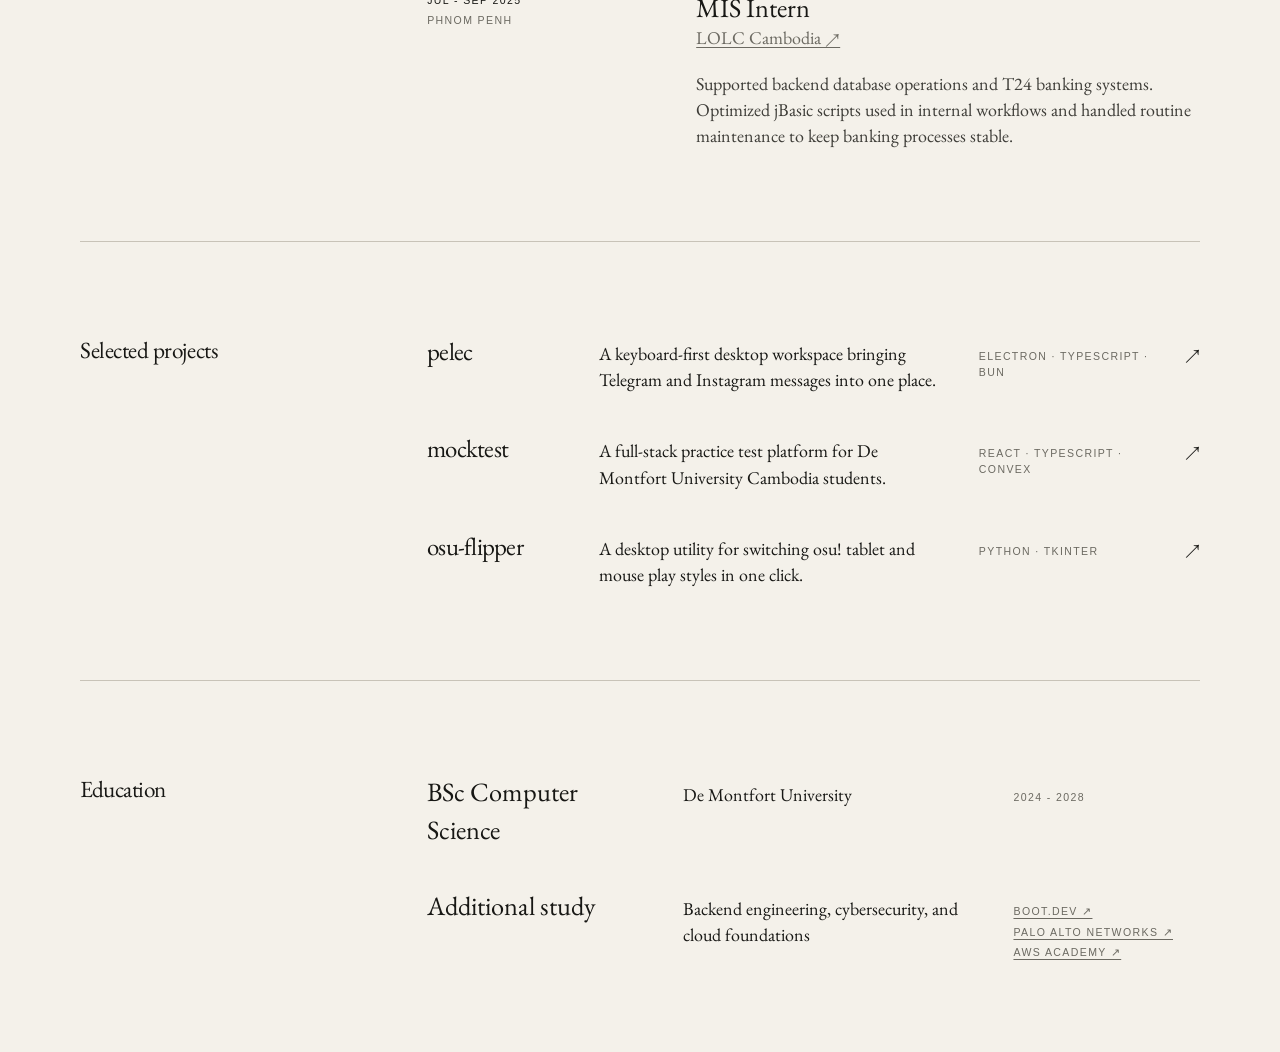
==== commit dc0ff75c: "Add painting and EB Garamond typography" ====
--- a/index.html
+++ b/index.html
@@ -18,6 +18,14 @@
     </header>
 
     <main id="top">
+      <figure class="feature-image">
+        <img
+          src="river-sound-beach.jpg"
+          alt="The River, Sound Beach, Connecticut, a landscape painting by Edward Gay"
+          width="800"
+          height="500"
+        />
+      </figure>
       <section class="hero wrap" aria-labelledby="intro-heading">
         <div class="intro-grid">
           <p class="lede">
--- a/styles.css
+++ b/styles.css
@@ -3,6 +3,22 @@
   --ink: #171714;
   --muted: #6b6961;
   --line: #c8c3b8;
+}
+
+@font-face {
+  font-family: "EB Garamond";
+  src: url("fonts/eb-garamond-regular.ttf") format("truetype");
+  font-style: normal;
+  font-weight: 400;
+  font-display: swap;
+}
+
+@font-face {
+  font-family: "EB Garamond";
+  src: url("fonts/eb-garamond-semibold.ttf") format("truetype");
+  font-style: normal;
+  font-weight: 600;
+  font-display: swap;
 }
 
 * { box-sizing: border-box; }
@@ -13,7 +29,7 @@
   margin: 0;
   background: var(--paper);
   color: var(--ink);
-  font-family: "Helvetica Neue", Helvetica, Arial, sans-serif;
+  font-family: "EB Garamond", Garamond, serif;
   font-size: 18px;
   line-height: 1.45;
   -webkit-font-smoothing: antialiased;
@@ -40,12 +56,19 @@
   text-decoration: none;
 }
 
-.hero { padding: 9vh 0 13vh; }
+.feature-image {
+  width: min(800px, calc(100% - 48px));
+  margin: 7vh auto 0;
+}
+.feature-image img { display: block; width: 100%; height: auto; }
+
+.hero { padding: 7vh 0 13vh; }
 
 .eyebrow,
 .entry-meta,
 .stack,
 .education-entry span {
+  font-family: "Helvetica Neue", Helvetica, Arial, sans-serif;
   font-size: 0.66rem;
   letter-spacing: 0.13em;
   text-transform: uppercase;
@@ -82,21 +105,20 @@
   padding: 0 0 54px;
 }
 .entry:last-child { padding-bottom: 0; }
-.entry + .entry { padding-top: 54px; border-top: 1px solid var(--line); }
+.entry + .entry { padding-top: 28px; }
 .entry-meta p { margin: 0 0 5px; }
 .entry-meta p:last-child { color: var(--muted); }
 .entry-body h3 { margin: 0 0 2px; font-size: 1.65rem; font-weight: 400; line-height: 1.15; }
 .entry-body > p { max-width: 650px; margin: 20px 0 0; color: #3e3d38; }
 .company { color: var(--muted); text-underline-offset: 3px; }
 
-.project-list { border-top: 1px solid var(--line); }
+.project-list { display: grid; gap: 38px; }
 .project {
   display: grid;
   grid-template-columns: 0.8fr 2fr 1fr auto;
   align-items: baseline;
   gap: 32px;
-  padding: 30px 0;
-  border-bottom: 1px solid var(--line);
+  padding: 0;
   text-decoration: none;
   transition: opacity 160ms ease;
 }
@@ -106,14 +128,13 @@
 .stack { color: var(--muted); }
 .arrow { font-size: 1.15rem; }
 
-.education-content { border-top: 1px solid var(--line); }
+.education-content { display: grid; gap: 38px; }
 .education-entry {
   display: grid;
   grid-template-columns: 1.2fr 1.6fr 1fr;
   align-items: baseline;
   gap: 32px;
-  padding: 30px 0;
-  border-bottom: 1px solid var(--line);
+  padding: 0;
 }
 .education-content h3 { margin: 0; font-size: 1.65rem; font-weight: 400; }
 .education-content p { margin: 0; }
@@ -125,6 +146,7 @@
 @media (max-width: 760px) {
   .wrap { width: min(100% - 30px, 1120px); }
   .site-header { padding-block: 27px; }
+  .feature-image { width: calc(100% - 30px); margin-top: 5vh; }
   .hero { padding: 10vh 0 13vh; }
   .intro-grid, .section, .entry { grid-template-columns: 1fr; }
   .intro-grid { gap: 36px; }
